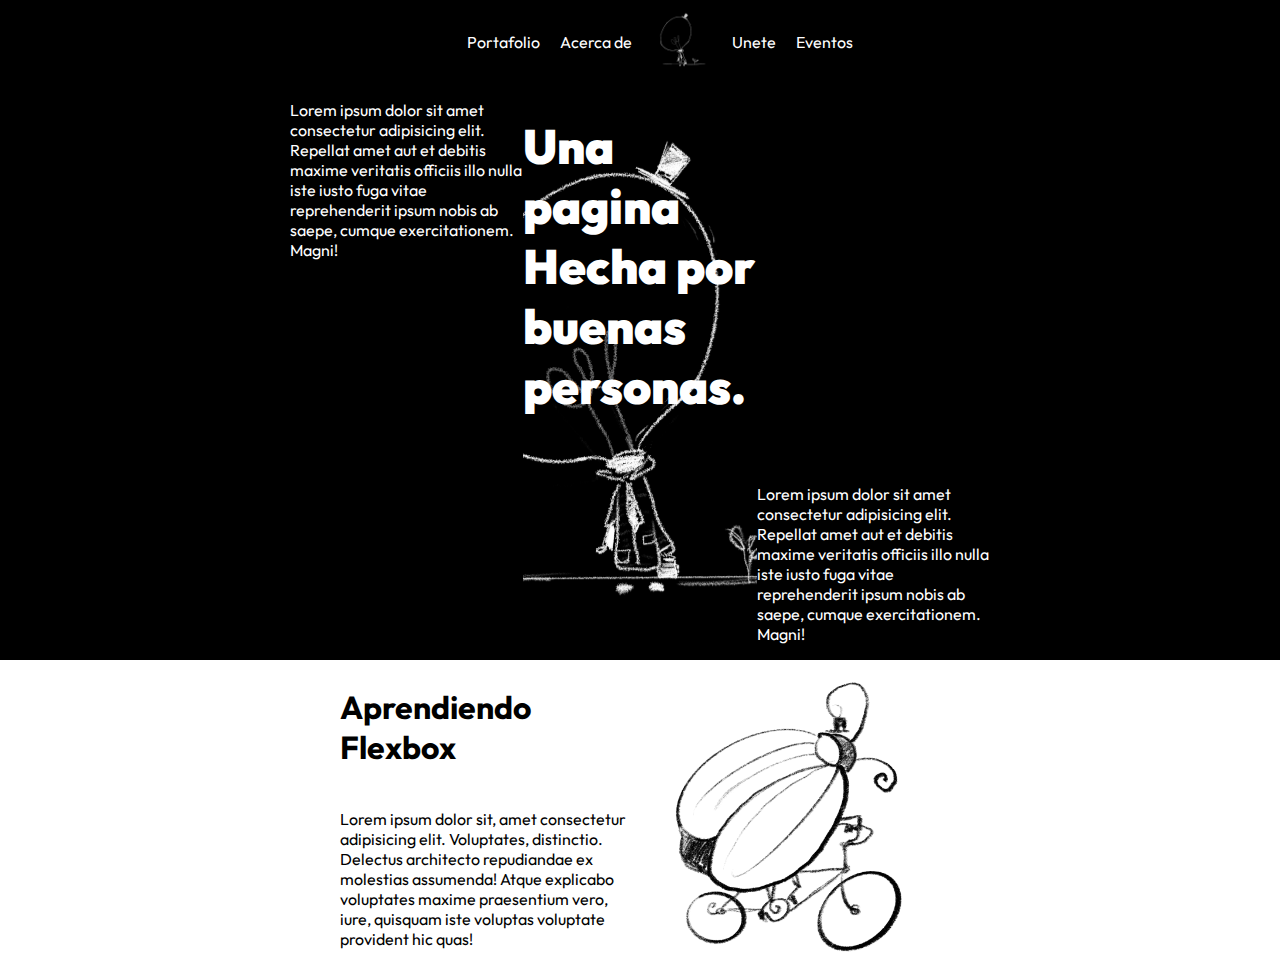
==== Box Modeling/index.html @ 1cf1b480 "nuevo agregado" ====
<!DOCTYPE html>
<html lang="en">
<head>
    <meta charset="UTF-8">
    <meta http-equiv="X-UA-Compatible" content="IE=edge">
    <meta name="viewport" content="width=device-width, initial-scale=1.0">
    <title>Pagina Demo</title>
    <link rel="preconnect" href="https://fonts.googleapis.com">
    <link rel="preconnect" href="https://fonts.gstatic.com" crossorigin>
    <link href="https://fonts.googleapis.com/css2?family=Outfit:wght@200;400;900&display=swap" rel="stylesheet">

    <link rel="stylesheet" href="./Estilos/styles.css">
</head>
<body>
    <header>
        <nav>
            <ul class="menu">
                <li>Portafolio</li>
                <li>Acerca de</li>
                <li><img src="../Box Modeling/img/ugly-12.png" alt="" width="60"></li>
                <li>Unete</li>
                <li>Eventos</li>
            </ul>
        </nav>
    </header>
    <main>
        <section id="section-negro">
            <div id="section-negro__contenedor">
                <p id="section-negro__texto1">
                    Lorem ipsum dolor sit amet consectetur adipisicing elit. Repellat amet aut et debitis maxime veritatis officiis illo nulla iste iusto fuga vitae reprehenderit ipsum nobis ab saepe, cumque exercitationem. Magni!
                </p>
                <h1 id="section-negro__titulo">
                    Una pagina Hecha por buenas personas.
                </h1>
                <p id="section-negro__texto2">
                    Lorem ipsum dolor sit amet consectetur adipisicing elit. Repellat amet aut et debitis maxime veritatis officiis illo nulla iste iusto fuga vitae reprehenderit ipsum nobis ab saepe, cumque exercitationem. Magni!
                </p>
            </div>
        </section>
        <section id="section-blanco">
            <div class="section-blanco__card">
                <h2>Aprendiendo Flexbox</h2>
                <p>Lorem ipsum dolor sit, amet consectetur adipisicing elit. Voluptates, distinctio. Delectus architecto repudiandae ex molestias assumenda! Atque explicabo voluptates maxime praesentium vero, iure, quisquam iste voluptas voluptate provident hic quas!</p>
            </div>
            <img src="../Box Modeling/img/ugly-02.png" alt="" class="responsive-img">
        </section>
    </main>
</body>
</html>
---- Box Modeling/Estilos/styles.css ----
body{
    margin: 0;
    padding: 0;
    font-family: 'Outfit', sans-serif;
}
.menu{
    margin: 0;
    color: white;
    background-color: black;
    display: flex;
    justify-content: center;
    align-items: center;
}
.menu li{
    display: inline;
    margin: 10px 10px;
}

/* Seccion en negro */

#section-negro{
    background-color: black;
}
#section-negro__contenedor{
    color: white;
    display: grid;
    grid-template-areas:
        "texto1 titulo ."
        ". titulo ."
        ". titulo texto2";
    grid-template-columns: repeat(3, 2fr);
    grid-template-rows: repeat(3, 1fr);
    max-width: 700px;
    margin:auto;
}
#section-negro__titulo{
    font-size: 3rem;
    font-weight: 900;
    grid-area: titulo;
    background-image: url(../img/ugly-12.png);
    background-size: cover;
    background-position: center;
    background-repeat: no-repeat;
}
#section-negro__texto1{
    grid-area: texto1;
}
#section-negro__texto2{
    grid-area: texto2;
}

/* Seccion Blanca */

#section-blanco{
    margin: auto;
    max-width: 700px;
    display: flex;
    flex-wrap: wrap;
    align-items: center;
    justify-content: center;
}
.section-blanco__card{
    width: 300px;
    display: flex;
    flex-direction: column;
}
.section-blanco__card h2{
    font-size: 2rem;
}
.responsive-img{
    height: auto;
    width: 100%;
    max-width: 300px;
}
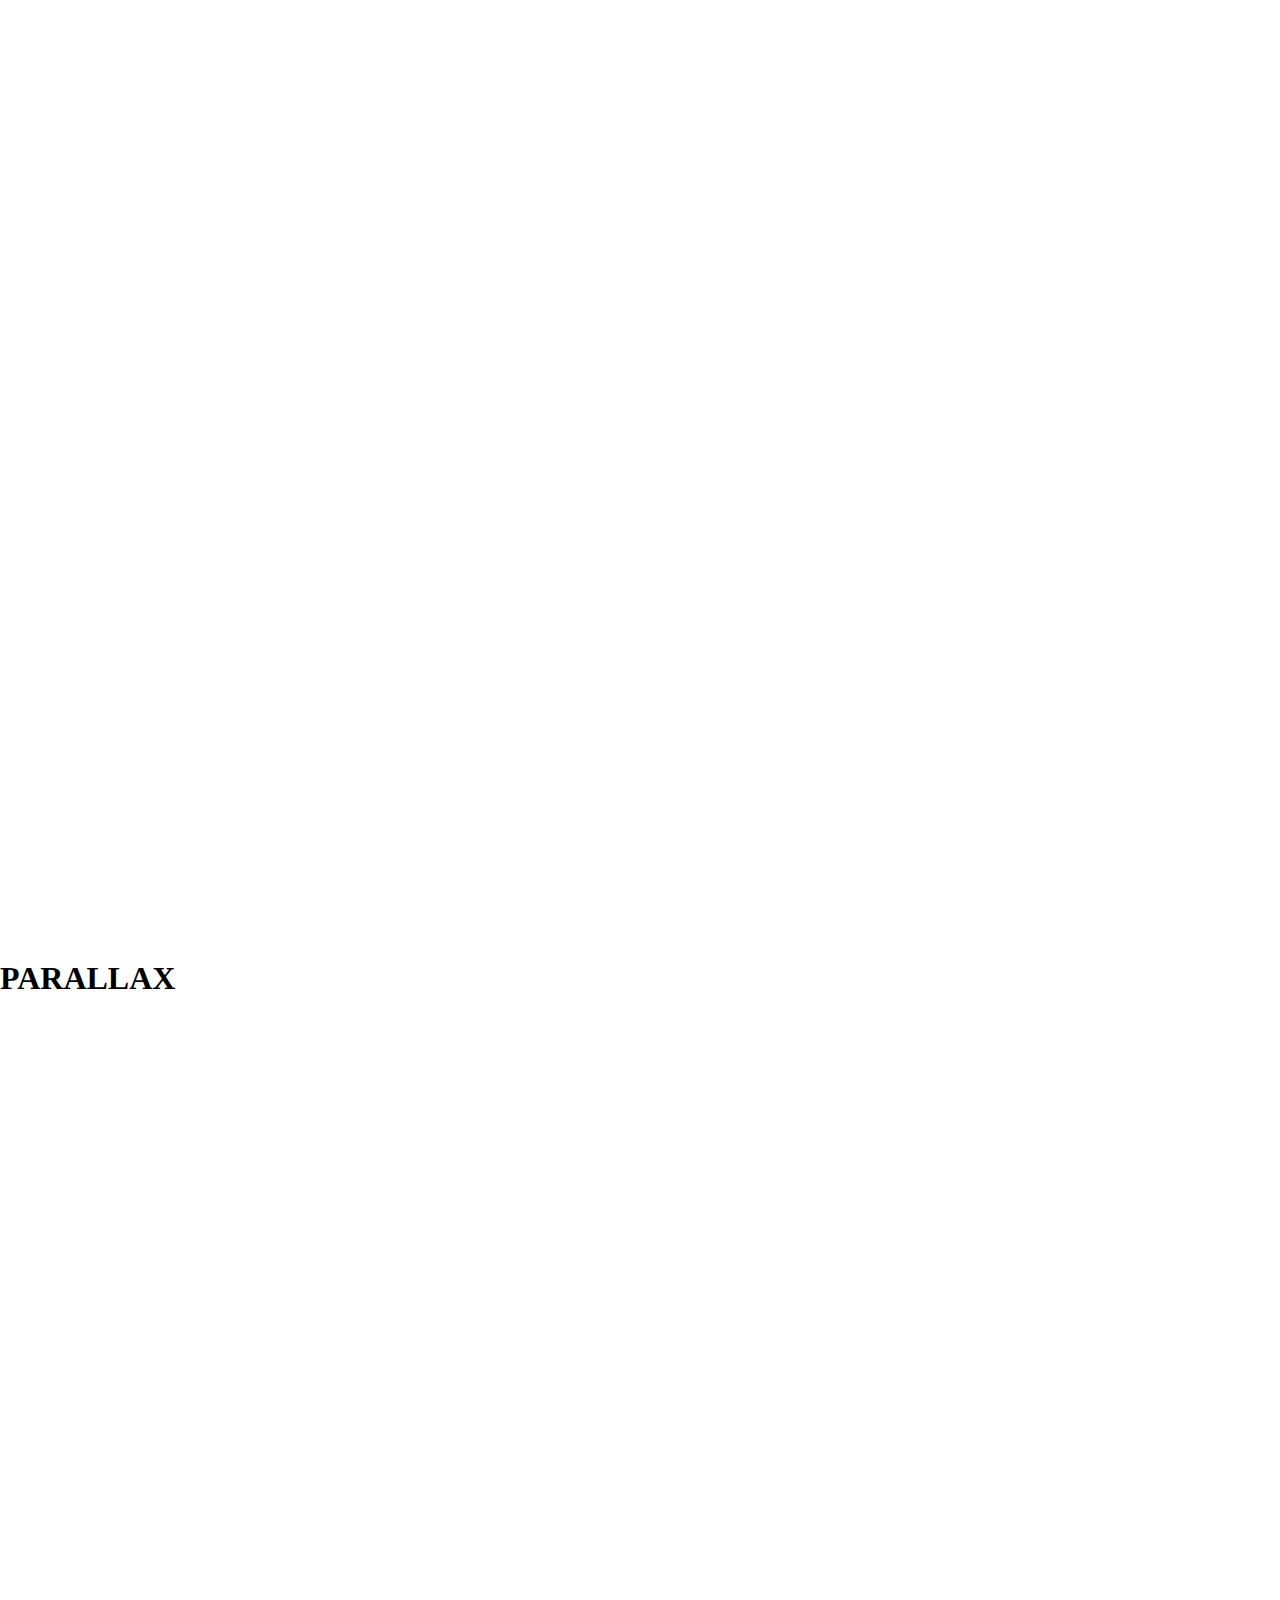
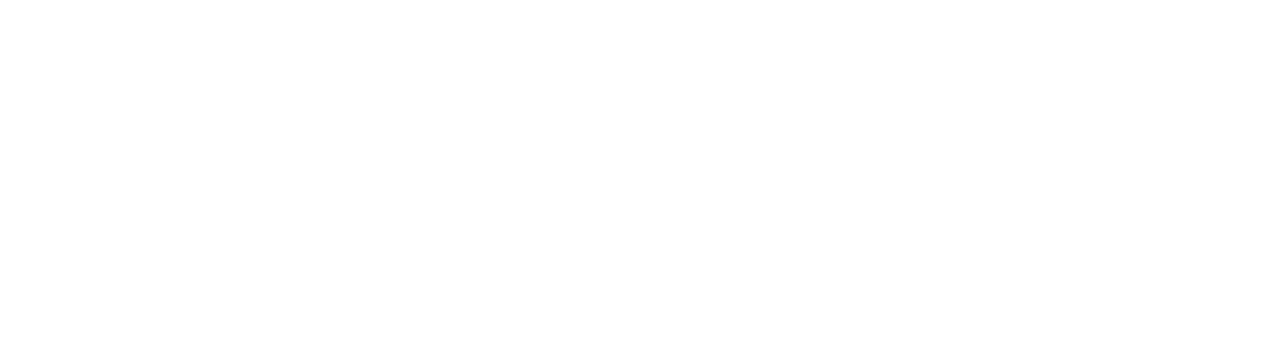
==== commit 0e33495e: "Otra version nueva" ====
--- a/Box Modeling/index.html
+++ b/Box Modeling/index.html
@@ -4,46 +4,30 @@
     <meta charset="UTF-8">
     <meta http-equiv="X-UA-Compatible" content="IE=edge">
     <meta name="viewport" content="width=device-width, initial-scale=1.0">
-    <title>Pagina Demo</title>
-    <link rel="preconnect" href="https://fonts.googleapis.com">
-    <link rel="preconnect" href="https://fonts.gstatic.com" crossorigin>
-    <link href="https://fonts.googleapis.com/css2?family=Outfit:wght@200;400;900&display=swap" rel="stylesheet">
-
-    <link rel="stylesheet" href="./Estilos/styles.css">
+    <style type="text/css">
+    * {
+    margin: 0;
+    padding: 0;
+    border: 0;
+    }
+    .margin {
+        margin: 75% 0;
+    }
+    .parallax {
+        background: url(../img/hands-inicio\(nueva\).jpg); 
+    }    
+    </style>
+    <title>Document</title>
 </head>
 <body>
-    <header>
-        <nav>
-            <ul class="menu">
-                <li>Portafolio</li>
-                <li>Acerca de</li>
-                <li><img src="../Box Modeling/img/ugly-12.png" alt="" width="60"></li>
-                <li>Unete</li>
-                <li>Eventos</li>
-            </ul>
-        </nav>
-    </header>
-    <main>
-        <section id="section-negro">
-            <div id="section-negro__contenedor">
-                <p id="section-negro__texto1">
-                    Lorem ipsum dolor sit amet consectetur adipisicing elit. Repellat amet aut et debitis maxime veritatis officiis illo nulla iste iusto fuga vitae reprehenderit ipsum nobis ab saepe, cumque exercitationem. Magni!
-                </p>
-                <h1 id="section-negro__titulo">
-                    Una pagina Hecha por buenas personas.
-                </h1>
-                <p id="section-negro__texto2">
-                    Lorem ipsum dolor sit amet consectetur adipisicing elit. Repellat amet aut et debitis maxime veritatis officiis illo nulla iste iusto fuga vitae reprehenderit ipsum nobis ab saepe, cumque exercitationem. Magni!
-                </p>
-            </div>
-        </section>
-        <section id="section-blanco">
-            <div class="section-blanco__card">
-                <h2>Aprendiendo Flexbox</h2>
-                <p>Lorem ipsum dolor sit, amet consectetur adipisicing elit. Voluptates, distinctio. Delectus architecto repudiandae ex molestias assumenda! Atque explicabo voluptates maxime praesentium vero, iure, quisquam iste voluptas voluptate provident hic quas!</p>
-            </div>
-            <img src="../Box Modeling/img/ugly-02.png" alt="" class="responsive-img">
-        </section>
-    </main>
+    <div class="margin"></div>
+
+    <section class="parallax">
+        <div class="parallax-inner">
+            <h1>PARALLAX</h1>
+        </div>
+    </section>
+
+    <div class="margin"></div>    
 </body>
 </html>